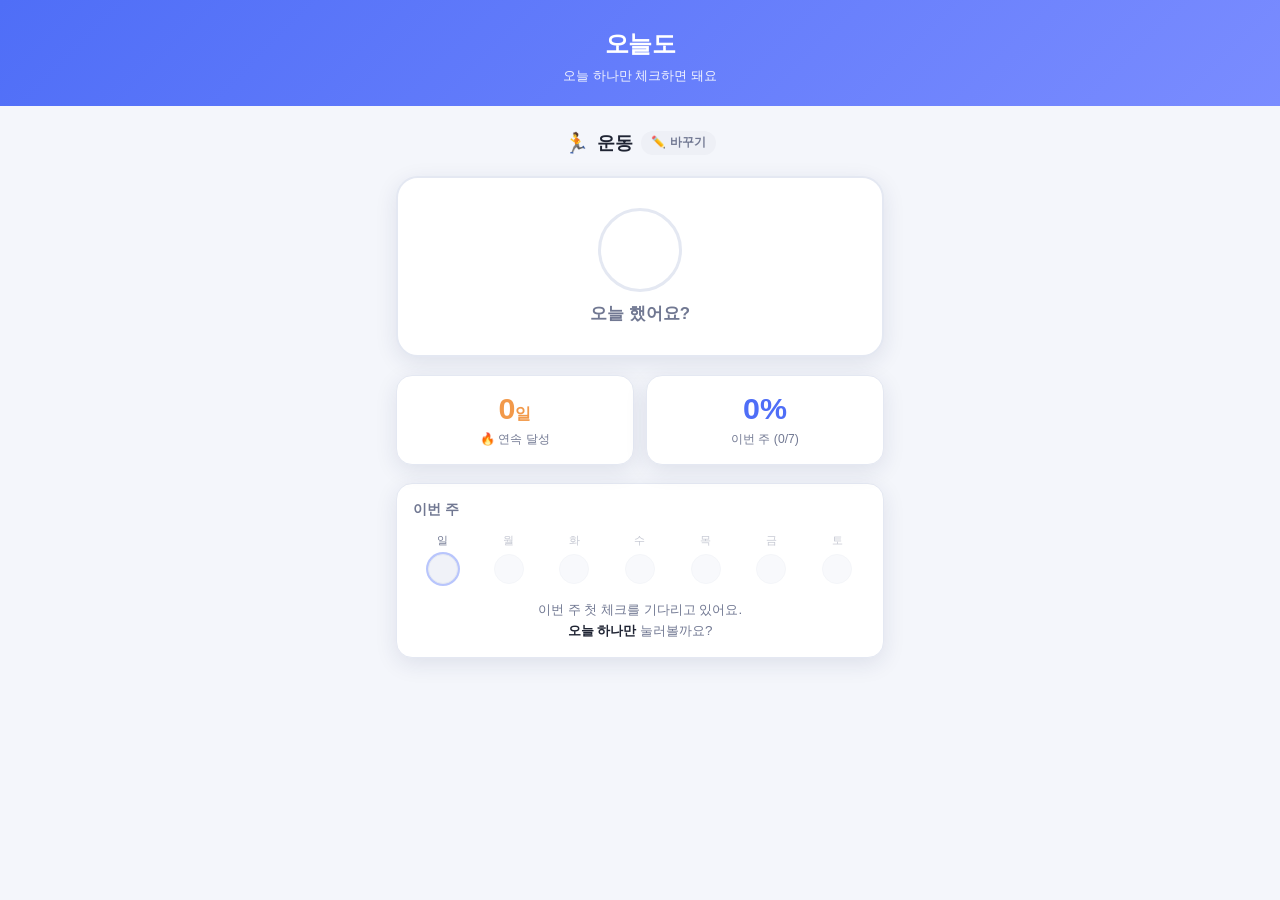
==== oneuldo.html @ caa63fc3 "'오늘도' Day1 강사 데모 레퍼런스 앱 추가 v2-day1 오버레이 PRD 구현: 단일 습관 + Must 3종(오늘 체크/Streak/주간 달성률). '하루 빠짐≠실패' 메시지" ====
<!DOCTYPE html>
<!--
  "오늘도" — Day 1 강사 데모 레퍼런스 (완성본)
  ──────────────────────────────────────────────────────────
  ▸ 이 앱은 v2-day1 오버레이의 PRD(앱 이름 "오늘도")를 그대로 구현한 결과물입니다.
  ▸ B1의 막연한 프롬프트("습관 트래커 앱 만들어줘") 결과와 대비해서 보여주세요.
  ▸ PRD Must 3종에만 집중 / "Won't: 멀티 습관"에 따라 단일 습관 설계.
       ① 오늘 체크 버튼   ② Streak 카운터   ③ 주간 달성률
  ▸ 빌드 도구 없음(정적 HTML + localStorage) — 더블클릭하면 바로 실행.
-->
<html lang="ko">
<head>
<meta charset="UTF-8" />
<meta name="viewport" content="width=device-width, initial-scale=1.0, maximum-scale=1.0, user-scalable=no" />
<title>오늘도</title>
<style>
  :root {
    --bg: #f4f6fb;
    --card: #ffffff;
    --primary: #4f6ef7;
    --primary-dark: #3b55d9;
    --text: #1f2433;
    --muted: #717892;
    --border: #e4e8f2;
    --done: #27ae60;
    --done-dark: #1e9b52;
    --fire: #f2994a;
    --shadow: 0 6px 22px rgba(33, 43, 84, 0.10);
  }
  * { box-sizing: border-box; -webkit-tap-highlight-color: transparent; }
  body {
    margin: 0;
    font-family: -apple-system, BlinkMacSystemFont, "Apple SD Gothic Neo",
      "Noto Sans KR", "Malgun Gothic", sans-serif;
    background: var(--bg); color: var(--text); line-height: 1.5;
    -webkit-font-smoothing: antialiased;
  }
  header {
    background: linear-gradient(135deg, var(--primary), #7a8cff);
    color: #fff; padding: 26px 18px 20px; text-align: center;
  }
  header .brand { font-size: 1.5rem; font-weight: 800; letter-spacing: -0.5px; }
  header .sub { margin-top: 4px; font-size: 0.84rem; opacity: 0.92; }

  .wrap { max-width: 520px; margin: 0 auto; padding: 18px 16px 40px; }

  /* 습관 이름 (단일 습관) */
  .habit-bar {
    display: flex; align-items: center; justify-content: center; gap: 8px;
    margin: 4px 0 18px; font-size: 1.1rem; font-weight: 700;
  }
  .habit-bar .emoji { font-size: 1.25rem; }
  .habit-bar .edit {
    border: none; background: #eef0f6; color: var(--muted);
    border-radius: 999px; padding: 4px 10px; font-size: 0.74rem; font-weight: 600; cursor: pointer;
  }

  /* ① 오늘 체크 버튼 — 화면의 주인공 (터치 한 번) */
  .check-btn {
    width: 100%; border: none; cursor: pointer;
    background: var(--card); border: 2px solid var(--border);
    border-radius: 22px; padding: 30px 20px; margin-bottom: 18px;
    box-shadow: var(--shadow);
    display: flex; flex-direction: column; align-items: center; gap: 10px;
    transition: transform 0.1s ease, background 0.15s ease;
  }
  .check-btn:active { transform: scale(0.97); }
  .check-btn .circle {
    width: 84px; height: 84px; border-radius: 50%;
    border: 3px solid var(--border);
    display: flex; align-items: center; justify-content: center;
    font-size: 2.4rem; color: var(--border);
    transition: all 0.18s ease;
  }
  .check-btn .label { font-size: 1.05rem; font-weight: 700; color: var(--muted); }
  /* 완료 상태 */
  .check-btn.done { background: var(--done); border-color: var(--done); }
  .check-btn.done .circle { border-color: #fff; color: #fff; }
  .check-btn.done .label { color: #fff; }

  /* ②③ 두 지표 카드 나란히 */
  .stats { display: flex; gap: 12px; margin-bottom: 18px; }
  .stat {
    flex: 1; background: var(--card); border: 1px solid var(--border);
    border-radius: 16px; padding: 16px 12px; text-align: center; box-shadow: var(--shadow);
  }
  .stat .big { font-size: 1.9rem; font-weight: 800; line-height: 1.1; }
  .stat.streak .big { color: var(--fire); }
  .stat.rate .big { color: var(--primary); }
  .stat .cap { margin-top: 4px; font-size: 0.76rem; color: var(--muted); }

  /* ③ 이번 주 7일 점 표시 */
  .week {
    background: var(--card); border: 1px solid var(--border);
    border-radius: 16px; padding: 16px; box-shadow: var(--shadow);
  }
  .week h3 { margin: 0 0 12px; font-size: 0.86rem; color: var(--muted); font-weight: 600; }
  .week-grid { display: grid; grid-template-columns: repeat(7, 1fr); gap: 6px; }
  .day { text-align: center; }
  .day .wd { font-size: 0.68rem; color: var(--muted); margin-bottom: 5px; }
  .day .dot {
    width: 30px; height: 30px; margin: 0 auto; border-radius: 50%;
    background: #f0f2f8; border: 1.5px solid var(--border);
    display: flex; align-items: center; justify-content: center;
    font-size: 0.8rem; color: transparent;
  }
  .day.done .dot { background: var(--done); border-color: var(--done); color: #fff; }
  .day.today .dot { box-shadow: 0 0 0 2px rgba(79,110,247,0.4); }
  .day.future .wd, .day.future .dot { opacity: 0.4; }

  /* "하루 빠짐 ≠ 실패" 격려 메시지 (PRD 기대효과 반영) */
  .encourage {
    margin-top: 16px; text-align: center; font-size: 0.84rem;
    color: var(--muted); line-height: 1.55;
  }
  .encourage b { color: var(--text); }

  /* 이름 편집 모달 */
  .modal-bg { display: none; position: fixed; inset: 0; background: rgba(20,24,40,0.5); align-items: flex-end; justify-content: center; }
  .modal-bg.show { display: flex; }
  .modal { background: var(--card); width: 100%; max-width: 520px; border-radius: 18px 18px 0 0; padding: 20px 18px calc(20px + env(safe-area-inset-bottom)); }
  .modal h2 { margin: 0 0 14px; font-size: 1.1rem; }
  .modal label { display: block; font-size: 0.8rem; font-weight: 600; color: var(--muted); margin: 10px 0 6px; }
  .modal input { width: 100%; padding: 11px 12px; border: 1px solid var(--border); border-radius: 10px; font-size: 0.95rem; background: #fbfcff; }
  .modal input:focus { outline: none; border-color: var(--primary); background: #fff; }
  .emoji-pick { display: flex; flex-wrap: wrap; gap: 6px; }
  .emoji-pick button { width: 40px; height: 40px; font-size: 1.15rem; border: 1.5px solid var(--border); background: var(--card); border-radius: 10px; cursor: pointer; }
  .emoji-pick button.on { border-color: var(--primary); background: #eef1ff; }
  .modal-actions { display: flex; gap: 10px; margin-top: 16px; }
  .modal-actions button { flex: 1; padding: 13px; border: none; border-radius: 11px; font-weight: 700; font-size: 0.95rem; cursor: pointer; }
  .btn-primary { background: var(--primary); color: #fff; }
  .btn-ghost { background: #eef0f6; color: var(--muted); }
</style>
</head>
<body>
  <header>
    <div class="brand">오늘도</div>
    <div class="sub">오늘 하나만 체크하면 돼요</div>
  </header>

  <main class="wrap">
    <div class="habit-bar">
      <span class="emoji" id="habitEmoji">🏃</span>
      <span id="habitName">운동</span>
      <button class="edit" id="editBtn">✏️ 바꾸기</button>
    </div>

    <!-- ① 오늘 체크 버튼 -->
    <button class="check-btn" id="checkBtn">
      <span class="circle" id="checkCircle">✓</span>
      <span class="label" id="checkLabel">오늘 했어요?</span>
    </button>

    <!-- ② Streak / ③ 주간 달성률 -->
    <div class="stats">
      <div class="stat streak">
        <div class="big"><span id="streakNum">0</span><span style="font-size:1rem">일</span></div>
        <div class="cap">🔥 연속 달성</div>
      </div>
      <div class="stat rate">
        <div class="big" id="rateNum">0%</div>
        <div class="cap">이번 주 (<span id="rateFrac">0/7</span>)</div>
      </div>
    </div>

    <!-- ③ 이번 주 7일 -->
    <div class="week">
      <h3>이번 주</h3>
      <div class="week-grid" id="weekGrid"></div>
      <div class="encourage" id="encourage"></div>
    </div>
  </main>

  <!-- 습관 이름/이모지 편집 -->
  <div class="modal-bg" id="modal">
    <div class="modal">
      <h2>습관 바꾸기</h2>
      <label>아이콘</label>
      <div class="emoji-pick" id="emojiPick"></div>
      <label for="nameInput">습관 이름</label>
      <input type="text" id="nameInput" maxlength="20" placeholder="예: 운동, 공부, 물 마시기" />
      <div class="modal-actions">
        <button class="btn-ghost" id="cancelBtn">취소</button>
        <button class="btn-primary" id="saveBtn">저장</button>
      </div>
    </div>
  </div>

<script>
  /* ───────── 데이터 (단일 습관) ─────────
     state = { name, emoji, done: { "YYYY-MM-DD": true } } */
  const STORAGE_KEY = "oneuldo_v1";
  const EMOJIS = ["🏃","📖","💧","🧘","💪","🥗","😴","✍️","🦷","🚭"];
  const WDAY = ["일","월","화","수","목","금","토"];

  let state = load();
  let pickedEmoji = state.emoji;

  function load() {
    try {
      const s = JSON.parse(localStorage.getItem(STORAGE_KEY));
      if (s && s.done) return s;
    } catch (e) {}
    return { name: "운동", emoji: "🏃", done: {} }; // 첫 실행 기본값
  }
  function save() { localStorage.setItem(STORAGE_KEY, JSON.stringify(state)); }

  function toKey(d) {
    return d.getFullYear() + "-" +
      String(d.getMonth() + 1).padStart(2, "0") + "-" +
      String(d.getDate()).padStart(2, "0");
  }
  const todayKey = toKey(new Date());

  // 이번 주(일~토) 7일의 Date 배열
  function thisWeek() {
    const now = new Date();
    const sunday = new Date(now);
    sunday.setDate(now.getDate() - now.getDay()); // 이번 주 일요일로 이동
    const days = [];
    for (let i = 0; i < 7; i++) {
      const d = new Date(sunday);
      d.setDate(sunday.getDate() + i);
      days.push(d);
    }
    return days;
  }

  // ② Streak: 오늘(미체크면 어제)부터 거꾸로 연속 체크 일수
  function streak() {
    let n = 0;
    const d = new Date();
    if (!state.done[toKey(d)]) d.setDate(d.getDate() - 1);
    while (state.done[toKey(d)]) { n++; d.setDate(d.getDate() - 1); }
    return n;
  }

  // ─── 화면 그리기 ───
  const checkBtn = document.getElementById("checkBtn");
  const weekGrid = document.getElementById("weekGrid");

  function render() {
    // 습관 이름/아이콘
    document.getElementById("habitEmoji").textContent = state.emoji;
    document.getElementById("habitName").textContent = state.name;

    // ① 오늘 체크 상태
    const doneToday = !!state.done[todayKey];
    checkBtn.classList.toggle("done", doneToday);
    document.getElementById("checkCircle").textContent = doneToday ? "✓" : "";
    document.getElementById("checkLabel").textContent = doneToday ? "오늘 완료! 잘했어요 🎉" : "오늘 했어요?";

    // ② Streak
    document.getElementById("streakNum").textContent = streak();

    // ③ 주간 달성률 + 7일 점
    const days = thisWeek();
    let doneCount = 0;
    weekGrid.innerHTML = "";
    days.forEach(d => {
      const key = toKey(d);
      const isDone = !!state.done[key];
      const isToday = key === todayKey;
      const isFuture = d > new Date() && !isToday;
      if (isDone) doneCount++;
      const el = document.createElement("div");
      el.className = "day" + (isDone ? " done" : "") + (isToday ? " today" : "") + (isFuture ? " future" : "");
      el.innerHTML = `<div class="wd">${WDAY[d.getDay()]}</div><div class="dot">✓</div>`;
      weekGrid.appendChild(el);
    });
    const pct = Math.round((doneCount / 7) * 100);
    document.getElementById("rateNum").textContent = pct + "%";
    document.getElementById("rateFrac").textContent = doneCount + "/7";

    // "하루 빠짐 ≠ 실패" 메시지 (PRD 기대효과)
    const enc = document.getElementById("encourage");
    if (doneCount === 0) {
      enc.innerHTML = "이번 주 첫 체크를 기다리고 있어요.<br><b>오늘 하나만</b> 눌러볼까요?";
    } else if (doneCount >= 5) {
      enc.innerHTML = `이번 주 <b>${doneCount}일</b> 달성! 완벽하지 않아도 충분히 잘하고 있어요. 💪`;
    } else {
      enc.innerHTML = `이번 주 <b>${doneCount}/7</b>. 하루 빠져도 실패가 아니에요 —<br>이번 주 달성률로 보면 <b>여전히 성공 중</b>이에요.`;
    }
  }

  // ① 체크 버튼 토글
  checkBtn.addEventListener("click", () => {
    if (state.done[todayKey]) delete state.done[todayKey];
    else state.done[todayKey] = true;
    save();
    render();
  });

  // ─── 이름/아이콘 편집 모달 ───
  const modal = document.getElementById("modal");
  const nameInput = document.getElementById("nameInput");
  const emojiPick = document.getElementById("emojiPick");

  EMOJIS.forEach(e => {
    const b = document.createElement("button");
    b.textContent = e; b.dataset.e = e;
    b.addEventListener("click", () => pickEmoji(e));
    emojiPick.appendChild(b);
  });
  function pickEmoji(e) {
    pickedEmoji = e;
    emojiPick.querySelectorAll("button").forEach(b => b.classList.toggle("on", b.dataset.e === e));
  }

  document.getElementById("editBtn").addEventListener("click", () => {
    pickedEmoji = state.emoji;
    pickEmoji(state.emoji);
    nameInput.value = state.name;
    modal.classList.add("show");
    nameInput.focus();
  });
  document.getElementById("cancelBtn").addEventListener("click", () => modal.classList.remove("show"));
  modal.addEventListener("click", e => { if (e.target === modal) modal.classList.remove("show"); });
  document.getElementById("saveBtn").addEventListener("click", () => {
    const name = nameInput.value.trim();
    if (!name) { nameInput.focus(); return; }
    state.name = name;
    state.emoji = pickedEmoji;
    save();
    modal.classList.remove("show");
    render();
  });

  render();
</script>
</body>
</html>
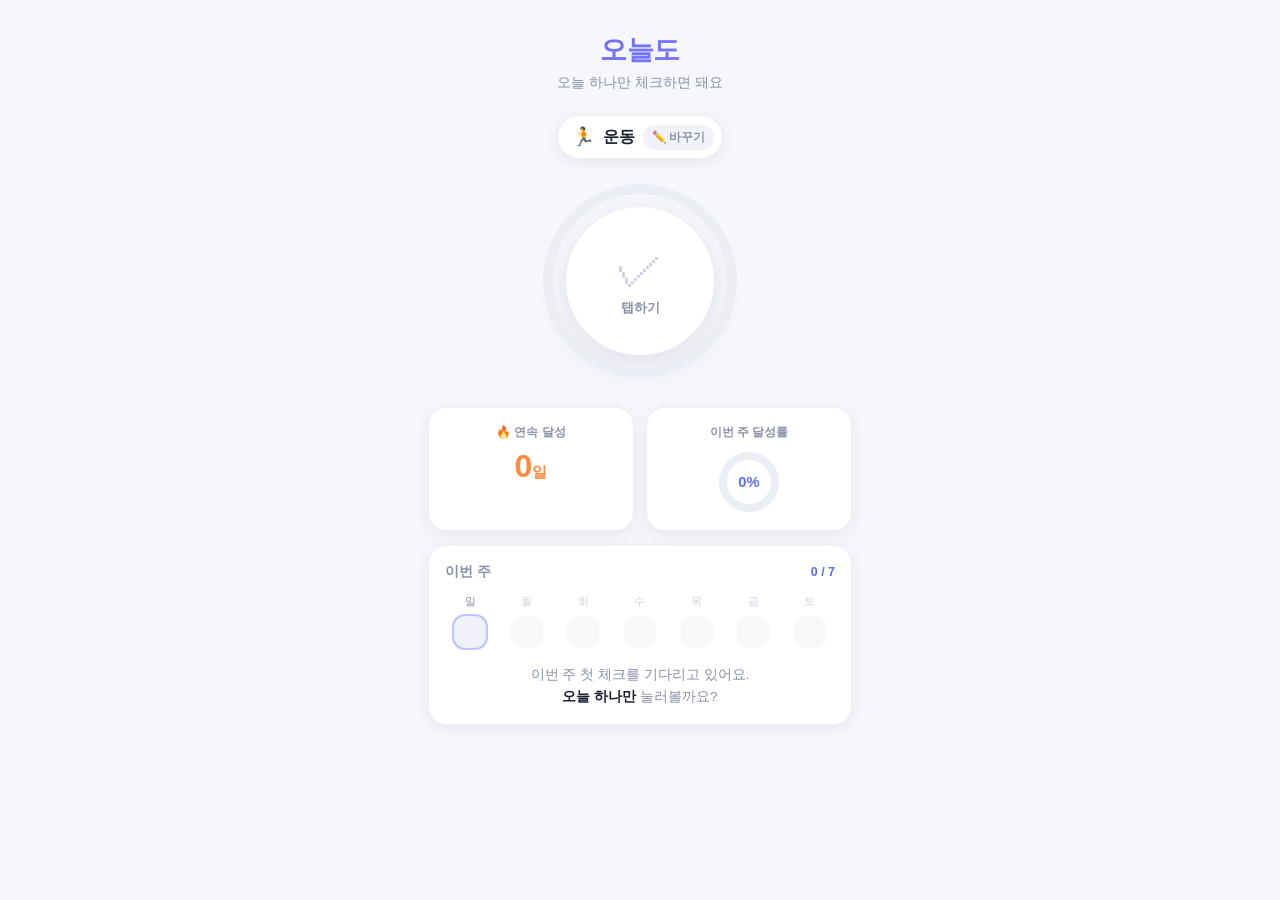
==== commit b69d2d51: "데모2 '오늘도' 세련되게 리디자인 진행 링(히어로/주간), 체크 완료 pop+반짝임 애니메이션, 그라데이션·여백· 타이포 정돈. 같은 3기능 유지하되 '집중=세련'으로 인상 강화" ====
--- a/oneuldo.html
+++ b/oneuldo.html
@@ -1,12 +1,12 @@
 <!DOCTYPE html>
 <!--
-  "오늘도" — Day 1 강사 데모 레퍼런스 (완성본)
+  "오늘도" — Day 1 강사 데모 레퍼런스 (완성본 · 세련 버전)
   ──────────────────────────────────────────────────────────
-  ▸ 이 앱은 v2-day1 오버레이의 PRD(앱 이름 "오늘도")를 그대로 구현한 결과물입니다.
-  ▸ B1의 막연한 프롬프트("습관 트래커 앱 만들어줘") 결과와 대비해서 보여주세요.
-  ▸ PRD Must 3종에만 집중 / "Won't: 멀티 습관"에 따라 단일 습관 설계.
-       ① 오늘 체크 버튼   ② Streak 카운터   ③ 주간 달성률
-  ▸ 빌드 도구 없음(정적 HTML + localStorage) — 더블클릭하면 바로 실행.
+  ▸ v2-day1 오버레이 PRD("오늘도") 구현. B1 막연한 결과(데모1)와 대비용.
+  ▸ PRD Must 3종에만 집중 / 단일 습관:
+       ① 오늘 체크 버튼   ② Streak 카운터   ③ 주간 달성률(진행 링)
+  ▸ "집중 = 허전"이 아니라 "집중 = 세련"이 되도록 마이크로 인터랙션·진행 링 추가.
+  ▸ 빌드 도구 없음(정적 HTML + localStorage). 실제로 동작하고 저장됨(데모1과 결정적 차이).
 -->
 <html lang="ko">
 <head>
@@ -15,180 +15,211 @@
 <title>오늘도</title>
 <style>
   :root {
-    --bg: #f4f6fb;
+    --bg: #f6f7fc;
     --card: #ffffff;
-    --primary: #4f6ef7;
-    --primary-dark: #3b55d9;
-    --text: #1f2433;
-    --muted: #717892;
-    --border: #e4e8f2;
-    --done: #27ae60;
-    --done-dark: #1e9b52;
-    --fire: #f2994a;
-    --shadow: 0 6px 22px rgba(33, 43, 84, 0.10);
+    --ink: #1b2030;
+    --muted: #8a90a6;
+    --line: #eceef6;
+    --primary: #5b6ef5;
+    --primary-2: #8b7bff;
+    --done: #1fbf75;
+    --done-2: #19a866;
+    --fire: #ff8a3d;
+    --shadow: 0 10px 30px rgba(40, 48, 90, 0.10);
+    --shadow-sm: 0 4px 14px rgba(40, 48, 90, 0.07);
   }
   * { box-sizing: border-box; -webkit-tap-highlight-color: transparent; }
   body {
-    margin: 0;
-    font-family: -apple-system, BlinkMacSystemFont, "Apple SD Gothic Neo",
-      "Noto Sans KR", "Malgun Gothic", sans-serif;
-    background: var(--bg); color: var(--text); line-height: 1.5;
-    -webkit-font-smoothing: antialiased;
-  }
-  header {
-    background: linear-gradient(135deg, var(--primary), #7a8cff);
-    color: #fff; padding: 26px 18px 20px; text-align: center;
-  }
-  header .brand { font-size: 1.5rem; font-weight: 800; letter-spacing: -0.5px; }
-  header .sub { margin-top: 4px; font-size: 0.84rem; opacity: 0.92; }
-
-  .wrap { max-width: 520px; margin: 0 auto; padding: 18px 16px 40px; }
-
-  /* 습관 이름 (단일 습관) */
-  .habit-bar {
-    display: flex; align-items: center; justify-content: center; gap: 8px;
-    margin: 4px 0 18px; font-size: 1.1rem; font-weight: 700;
-  }
-  .habit-bar .emoji { font-size: 1.25rem; }
-  .habit-bar .edit {
-    border: none; background: #eef0f6; color: var(--muted);
-    border-radius: 999px; padding: 4px 10px; font-size: 0.74rem; font-weight: 600; cursor: pointer;
-  }
-
-  /* ① 오늘 체크 버튼 — 화면의 주인공 (터치 한 번) */
-  .check-btn {
-    width: 100%; border: none; cursor: pointer;
-    background: var(--card); border: 2px solid var(--border);
-    border-radius: 22px; padding: 30px 20px; margin-bottom: 18px;
+    margin: 0; background: var(--bg); color: var(--ink);
+    font-family: -apple-system, BlinkMacSystemFont, "Apple SD Gothic Neo", "Noto Sans KR", "Malgun Gothic", sans-serif;
+    line-height: 1.5; -webkit-font-smoothing: antialiased;
+  }
+  .app { max-width: 460px; margin: 0 auto; min-height: 100vh; padding: 0 18px 40px; }
+
+  header { text-align: center; padding: 30px 0 6px; }
+  .brand {
+    font-size: 1.7rem; font-weight: 800; letter-spacing: -0.6px;
+    background: linear-gradient(120deg, var(--primary), var(--primary-2));
+    -webkit-background-clip: text; background-clip: text; color: transparent;
+  }
+  .brand-sub { margin-top: 2px; font-size: 0.86rem; color: var(--muted); }
+
+  /* 습관 칩 */
+  .habit-chip {
+    display: inline-flex; align-items: center; gap: 8px;
+    margin: 16px auto 0; padding: 7px 8px 7px 14px;
+    background: var(--card); border: 1px solid var(--line); border-radius: 999px;
+    box-shadow: var(--shadow-sm); cursor: pointer;
+    font-weight: 700; font-size: 1rem;
+  }
+  .habit-chip .emoji { font-size: 1.15rem; }
+  .habit-chip .pen { font-size: 0.72rem; color: var(--muted); background: #f1f2f9; border-radius: 999px; padding: 4px 9px; font-weight: 600; }
+
+  .center { text-align: center; }
+
+  /* ① 오늘 체크 — 히어로 */
+  .hero {
+    position: relative; margin: 22px auto 0; width: 200px; height: 200px;
+    display: flex; align-items: center; justify-content: center; cursor: pointer;
+    user-select: none;
+  }
+  .hero .ring-bg, .hero .ring-fg { fill: none; stroke-width: 10; }
+  .hero .ring-bg { stroke: var(--line); }
+  .hero svg { position: absolute; inset: 0; transform: rotate(-90deg); }
+  .hero .core {
+    width: 150px; height: 150px; border-radius: 50%;
+    background: var(--card); border: 1px solid var(--line);
     box-shadow: var(--shadow);
-    display: flex; flex-direction: column; align-items: center; gap: 10px;
-    transition: transform 0.1s ease, background 0.15s ease;
-  }
-  .check-btn:active { transform: scale(0.97); }
-  .check-btn .circle {
-    width: 84px; height: 84px; border-radius: 50%;
-    border: 3px solid var(--border);
-    display: flex; align-items: center; justify-content: center;
-    font-size: 2.4rem; color: var(--border);
-    transition: all 0.18s ease;
-  }
-  .check-btn .label { font-size: 1.05rem; font-weight: 700; color: var(--muted); }
+    display: flex; flex-direction: column; align-items: center; justify-content: center; gap: 6px;
+    transition: transform .15s ease, background .25s ease, box-shadow .25s ease;
+  }
+  .hero .mark { font-size: 3rem; line-height: 1; color: #cfd3e4; transition: color .2s ease, transform .2s ease; }
+  .hero .hint { font-size: 0.82rem; font-weight: 700; color: var(--muted); }
+  .hero:active .core { transform: scale(0.95); }
   /* 완료 상태 */
-  .check-btn.done { background: var(--done); border-color: var(--done); }
-  .check-btn.done .circle { border-color: #fff; color: #fff; }
-  .check-btn.done .label { color: #fff; }
-
-  /* ②③ 두 지표 카드 나란히 */
-  .stats { display: flex; gap: 12px; margin-bottom: 18px; }
-  .stat {
-    flex: 1; background: var(--card); border: 1px solid var(--border);
-    border-radius: 16px; padding: 16px 12px; text-align: center; box-shadow: var(--shadow);
-  }
-  .stat .big { font-size: 1.9rem; font-weight: 800; line-height: 1.1; }
-  .stat.streak .big { color: var(--fire); }
-  .stat.rate .big { color: var(--primary); }
-  .stat .cap { margin-top: 4px; font-size: 0.76rem; color: var(--muted); }
-
-  /* ③ 이번 주 7일 점 표시 */
-  .week {
-    background: var(--card); border: 1px solid var(--border);
-    border-radius: 16px; padding: 16px; box-shadow: var(--shadow);
-  }
-  .week h3 { margin: 0 0 12px; font-size: 0.86rem; color: var(--muted); font-weight: 600; }
+  .hero.done .core { background: linear-gradient(135deg, var(--done), var(--done-2)); border-color: transparent; box-shadow: 0 14px 30px rgba(31,191,117,0.35); }
+  .hero.done .mark { color: #fff; }
+  .hero.done .hint { color: rgba(255,255,255,0.95); }
+  .hero.pop .core { animation: pop .4s ease; }
+  @keyframes pop { 0%{transform:scale(1)} 35%{transform:scale(1.09)} 100%{transform:scale(1)} }
+
+  /* 반짝임 */
+  .spark { position: absolute; width: 8px; height: 8px; border-radius: 50%; background: var(--done); opacity: 0; pointer-events: none; }
+  .hero.pop .spark { animation: spark .6s ease-out forwards; }
+  @keyframes spark { 0%{opacity:1; transform: translate(0,0) scale(1)} 100%{opacity:0; transform: translate(var(--dx), var(--dy)) scale(0.3)} }
+
+  /* ②③ 지표 두 칸 */
+  .stats { display: flex; gap: 12px; margin-top: 26px; }
+  .tile { flex: 1; background: var(--card); border: 1px solid var(--line); border-radius: 18px; padding: 16px 14px; box-shadow: var(--shadow-sm); text-align: center; }
+  .tile .k { font-size: 0.74rem; color: var(--muted); font-weight: 600; margin-bottom: 8px; }
+  .tile.streak .v { font-size: 2rem; font-weight: 800; color: var(--fire); line-height: 1; }
+  .tile.streak .v small { font-size: 0.95rem; font-weight: 700; }
+  .tile .flame { font-size: 1rem; }
+
+  /* 주간 미니 링 */
+  .miniring { position: relative; width: 64px; height: 64px; margin: 0 auto; }
+  .miniring svg { transform: rotate(-90deg); }
+  .miniring .bg { fill:none; stroke: var(--line); stroke-width: 8; }
+  .miniring .fg { fill:none; stroke: var(--primary); stroke-width: 8; stroke-linecap: round; transition: stroke-dashoffset .5s ease; }
+  .miniring .pct { position: absolute; inset: 0; display: flex; align-items: center; justify-content: center; font-size: 0.92rem; font-weight: 800; color: var(--primary); }
+
+  /* 이번 주 7일 */
+  .week { margin-top: 14px; background: var(--card); border: 1px solid var(--line); border-radius: 18px; padding: 16px; box-shadow: var(--shadow-sm); }
+  .week-top { display: flex; align-items: center; justify-content: space-between; margin-bottom: 12px; }
+  .week-top h3 { margin: 0; font-size: 0.86rem; color: var(--muted); font-weight: 700; }
+  .week-top .frac { font-size: 0.78rem; color: var(--primary); font-weight: 700; }
   .week-grid { display: grid; grid-template-columns: repeat(7, 1fr); gap: 6px; }
   .day { text-align: center; }
-  .day .wd { font-size: 0.68rem; color: var(--muted); margin-bottom: 5px; }
+  .day .wd { font-size: 0.66rem; color: var(--muted); margin-bottom: 6px; }
   .day .dot {
-    width: 30px; height: 30px; margin: 0 auto; border-radius: 50%;
-    background: #f0f2f8; border: 1.5px solid var(--border);
-    display: flex; align-items: center; justify-content: center;
-    font-size: 0.8rem; color: transparent;
-  }
-  .day.done .dot { background: var(--done); border-color: var(--done); color: #fff; }
-  .day.today .dot { box-shadow: 0 0 0 2px rgba(79,110,247,0.4); }
+    width: 32px; height: 32px; margin: 0 auto; border-radius: 11px;
+    background: #f1f2f9; border: 1.5px solid var(--line);
+    display: flex; align-items: center; justify-content: center; font-size: 0.82rem; color: transparent;
+    transition: transform .12s ease;
+  }
+  .day.done .dot { background: linear-gradient(135deg, var(--done), var(--done-2)); border-color: transparent; color: #fff; }
+  .day.today .dot { box-shadow: 0 0 0 2px rgba(91,110,245,0.4); }
   .day.future .wd, .day.future .dot { opacity: 0.4; }
 
-  /* "하루 빠짐 ≠ 실패" 격려 메시지 (PRD 기대효과 반영) */
-  .encourage {
-    margin-top: 16px; text-align: center; font-size: 0.84rem;
-    color: var(--muted); line-height: 1.55;
-  }
-  .encourage b { color: var(--text); }
-
-  /* 이름 편집 모달 */
-  .modal-bg { display: none; position: fixed; inset: 0; background: rgba(20,24,40,0.5); align-items: flex-end; justify-content: center; }
-  .modal-bg.show { display: flex; }
-  .modal { background: var(--card); width: 100%; max-width: 520px; border-radius: 18px 18px 0 0; padding: 20px 18px calc(20px + env(safe-area-inset-bottom)); }
-  .modal h2 { margin: 0 0 14px; font-size: 1.1rem; }
-  .modal label { display: block; font-size: 0.8rem; font-weight: 600; color: var(--muted); margin: 10px 0 6px; }
-  .modal input { width: 100%; padding: 11px 12px; border: 1px solid var(--border); border-radius: 10px; font-size: 0.95rem; background: #fbfcff; }
-  .modal input:focus { outline: none; border-color: var(--primary); background: #fff; }
-  .emoji-pick { display: flex; flex-wrap: wrap; gap: 6px; }
-  .emoji-pick button { width: 40px; height: 40px; font-size: 1.15rem; border: 1.5px solid var(--border); background: var(--card); border-radius: 10px; cursor: pointer; }
-  .emoji-pick button.on { border-color: var(--primary); background: #eef1ff; }
-  .modal-actions { display: flex; gap: 10px; margin-top: 16px; }
-  .modal-actions button { flex: 1; padding: 13px; border: none; border-radius: 11px; font-weight: 700; font-size: 0.95rem; cursor: pointer; }
-  .btn-primary { background: var(--primary); color: #fff; }
-  .btn-ghost { background: #eef0f6; color: var(--muted); }
+  .encourage { margin-top: 16px; text-align: center; font-size: 0.85rem; color: var(--muted); line-height: 1.6; }
+  .encourage b { color: var(--ink); }
+
+  /* 편집 모달 */
+  .modal-bg { display:none; position:fixed; inset:0; background:rgba(20,24,40,0.5); align-items:flex-end; justify-content:center; z-index:20; }
+  .modal-bg.show { display:flex; }
+  .modal { background:var(--card); width:100%; max-width:460px; border-radius:22px 22px 0 0; padding:22px 18px calc(22px + env(safe-area-inset-bottom)); animation: up .22s ease; }
+  @keyframes up { from{transform:translateY(40px);opacity:.6} to{transform:translateY(0);opacity:1} }
+  .modal h2 { margin:0 0 14px; font-size:1.1rem; }
+  .modal label { display:block; font-size:0.8rem; font-weight:700; color:var(--muted); margin:10px 0 8px; }
+  .modal input { width:100%; padding:12px 13px; border:1px solid var(--line); border-radius:12px; font-size:0.95rem; background:#fafbff; }
+  .modal input:focus { outline:none; border-color:var(--primary); background:#fff; }
+  .emoji-pick { display:flex; flex-wrap:wrap; gap:7px; }
+  .emoji-pick button { width:42px; height:42px; font-size:1.15rem; border:1.5px solid var(--line); background:var(--card); border-radius:12px; cursor:pointer; }
+  .emoji-pick button.on { border-color:var(--primary); background:#eef0ff; }
+  .modal-actions { display:flex; gap:10px; margin-top:18px; }
+  .modal-actions button { flex:1; padding:14px; border:none; border-radius:13px; font-weight:800; font-size:0.95rem; cursor:pointer; }
+  .btn-primary { background:linear-gradient(120deg,var(--primary),var(--primary-2)); color:#fff; }
+  .btn-ghost { background:#eef0f6; color:var(--muted); }
 </style>
 </head>
 <body>
+<div class="app">
   <header>
     <div class="brand">오늘도</div>
-    <div class="sub">오늘 하나만 체크하면 돼요</div>
+    <div class="brand-sub">오늘 하나만 체크하면 돼요</div>
   </header>
 
-  <main class="wrap">
-    <div class="habit-bar">
+  <div class="center">
+    <div class="habit-chip" id="editBtn">
       <span class="emoji" id="habitEmoji">🏃</span>
       <span id="habitName">운동</span>
-      <button class="edit" id="editBtn">✏️ 바꾸기</button>
-    </div>
-
-    <!-- ① 오늘 체크 버튼 -->
-    <button class="check-btn" id="checkBtn">
-      <span class="circle" id="checkCircle">✓</span>
-      <span class="label" id="checkLabel">오늘 했어요?</span>
-    </button>
-
-    <!-- ② Streak / ③ 주간 달성률 -->
-    <div class="stats">
-      <div class="stat streak">
-        <div class="big"><span id="streakNum">0</span><span style="font-size:1rem">일</span></div>
-        <div class="cap">🔥 연속 달성</div>
+      <span class="pen">✏️ 바꾸기</span>
+    </div>
+  </div>
+
+  <!-- ① 오늘 체크 (히어로 + 진행 링) -->
+  <div class="hero" id="hero">
+    <svg viewBox="0 0 200 200" width="200" height="200">
+      <circle class="ring-bg" cx="100" cy="100" r="92"></circle>
+      <circle class="ring-fg" id="heroRing" cx="100" cy="100" r="92"
+              stroke="url(#g1)" stroke-linecap="round"></circle>
+      <defs>
+        <linearGradient id="g1" x1="0" y1="0" x2="1" y2="1">
+          <stop offset="0" stop-color="#1fbf75"/><stop offset="1" stop-color="#19a866"/>
+        </linearGradient>
+      </defs>
+    </svg>
+    <div class="core">
+      <span class="mark" id="heroMark">✓</span>
+      <span class="hint" id="heroHint">탭하기</span>
+    </div>
+  </div>
+
+  <!-- ② Streak / ③ 주간율 링 -->
+  <div class="stats">
+    <div class="tile streak">
+      <div class="k">🔥 연속 달성</div>
+      <div class="v"><span id="streakNum">0</span><small>일</small></div>
+    </div>
+    <div class="tile">
+      <div class="k">이번 주 달성률</div>
+      <div class="miniring">
+        <svg viewBox="0 0 64 64" width="64" height="64">
+          <circle class="bg" cx="32" cy="32" r="26"></circle>
+          <circle class="fg" id="weekRing" cx="32" cy="32" r="26"></circle>
+        </svg>
+        <div class="pct" id="rateNum">0%</div>
       </div>
-      <div class="stat rate">
-        <div class="big" id="rateNum">0%</div>
-        <div class="cap">이번 주 (<span id="rateFrac">0/7</span>)</div>
-      </div>
-    </div>
-
-    <!-- ③ 이번 주 7일 -->
-    <div class="week">
+    </div>
+  </div>
+
+  <!-- 이번 주 7일 -->
+  <div class="week">
+    <div class="week-top">
       <h3>이번 주</h3>
-      <div class="week-grid" id="weekGrid"></div>
-      <div class="encourage" id="encourage"></div>
-    </div>
-  </main>
-
-  <!-- 습관 이름/이모지 편집 -->
-  <div class="modal-bg" id="modal">
-    <div class="modal">
-      <h2>습관 바꾸기</h2>
-      <label>아이콘</label>
-      <div class="emoji-pick" id="emojiPick"></div>
-      <label for="nameInput">습관 이름</label>
-      <input type="text" id="nameInput" maxlength="20" placeholder="예: 운동, 공부, 물 마시기" />
-      <div class="modal-actions">
-        <button class="btn-ghost" id="cancelBtn">취소</button>
-        <button class="btn-primary" id="saveBtn">저장</button>
-      </div>
-    </div>
-  </div>
+      <span class="frac" id="rateFrac">0 / 7</span>
+    </div>
+    <div class="week-grid" id="weekGrid"></div>
+    <div class="encourage" id="encourage"></div>
+  </div>
+</div>
+
+<!-- 편집 -->
+<div class="modal-bg" id="modal">
+  <div class="modal">
+    <h2>습관 바꾸기</h2>
+    <label>아이콘</label>
+    <div class="emoji-pick" id="emojiPick"></div>
+    <label for="nameInput">습관 이름</label>
+    <input type="text" id="nameInput" maxlength="20" placeholder="예: 운동, 공부, 물 마시기" />
+    <div class="modal-actions">
+      <button class="btn-ghost" id="cancelBtn">취소</button>
+      <button class="btn-primary" id="saveBtn">저장</button>
+    </div>
+  </div>
+</div>
 
 <script>
-  /* ───────── 데이터 (단일 습관) ─────────
-     state = { name, emoji, done: { "YYYY-MM-DD": true } } */
   const STORAGE_KEY = "oneuldo_v1";
   const EMOJIS = ["🏃","📖","💧","🧘","💪","🥗","😴","✍️","🦷","🚭"];
   const WDAY = ["일","월","화","수","목","금","토"];
@@ -197,134 +228,104 @@
   let pickedEmoji = state.emoji;
 
   function load() {
-    try {
-      const s = JSON.parse(localStorage.getItem(STORAGE_KEY));
-      if (s && s.done) return s;
-    } catch (e) {}
-    return { name: "운동", emoji: "🏃", done: {} }; // 첫 실행 기본값
+    try { const s = JSON.parse(localStorage.getItem(STORAGE_KEY)); if (s && s.done) return s; } catch (e) {}
+    return { name: "운동", emoji: "🏃", done: {} };
   }
   function save() { localStorage.setItem(STORAGE_KEY, JSON.stringify(state)); }
-
-  function toKey(d) {
-    return d.getFullYear() + "-" +
-      String(d.getMonth() + 1).padStart(2, "0") + "-" +
-      String(d.getDate()).padStart(2, "0");
-  }
+  function toKey(d){ return d.getFullYear()+"-"+String(d.getMonth()+1).padStart(2,"0")+"-"+String(d.getDate()).padStart(2,"0"); }
   const todayKey = toKey(new Date());
 
-  // 이번 주(일~토) 7일의 Date 배열
-  function thisWeek() {
-    const now = new Date();
-    const sunday = new Date(now);
-    sunday.setDate(now.getDate() - now.getDay()); // 이번 주 일요일로 이동
-    const days = [];
-    for (let i = 0; i < 7; i++) {
-      const d = new Date(sunday);
-      d.setDate(sunday.getDate() + i);
-      days.push(d);
-    }
-    return days;
-  }
-
-  // ② Streak: 오늘(미체크면 어제)부터 거꾸로 연속 체크 일수
-  function streak() {
-    let n = 0;
-    const d = new Date();
-    if (!state.done[toKey(d)]) d.setDate(d.getDate() - 1);
-    while (state.done[toKey(d)]) { n++; d.setDate(d.getDate() - 1); }
-    return n;
-  }
-
-  // ─── 화면 그리기 ───
-  const checkBtn = document.getElementById("checkBtn");
+  function thisWeek(){
+    const now = new Date(); const sun = new Date(now); sun.setDate(now.getDate()-now.getDay());
+    const a = []; for (let i=0;i<7;i++){ const d = new Date(sun); d.setDate(sun.getDate()+i); a.push(d); } return a;
+  }
+  function streak(){
+    let n=0; const d=new Date();
+    if(!state.done[toKey(d)]) d.setDate(d.getDate()-1);
+    while(state.done[toKey(d)]){ n++; d.setDate(d.getDate()-1); } return n;
+  }
+
+  const hero = document.getElementById("hero");
+  const heroRing = document.getElementById("heroRing");
+  const weekRing = document.getElementById("weekRing");
   const weekGrid = document.getElementById("weekGrid");
-
-  function render() {
-    // 습관 이름/아이콘
+  const HERO_C = 2 * Math.PI * 92;   // 히어로 링 둘레
+  const MINI_C = 2 * Math.PI * 26;   // 주간 미니 링 둘레
+  heroRing.style.strokeDasharray = HERO_C;
+  weekRing.style.strokeDasharray = MINI_C;
+
+  function render(){
     document.getElementById("habitEmoji").textContent = state.emoji;
     document.getElementById("habitName").textContent = state.name;
 
-    // ① 오늘 체크 상태
     const doneToday = !!state.done[todayKey];
-    checkBtn.classList.toggle("done", doneToday);
-    document.getElementById("checkCircle").textContent = doneToday ? "✓" : "";
-    document.getElementById("checkLabel").textContent = doneToday ? "오늘 완료! 잘했어요 🎉" : "오늘 했어요?";
-
-    // ② Streak
+    hero.classList.toggle("done", doneToday);
+    document.getElementById("heroMark").textContent = doneToday ? "✓" : "✓";
+    document.getElementById("heroHint").textContent = doneToday ? "오늘 완료!" : "탭하기";
+    // 히어로 링: 완료면 꽉, 아니면 빔
+    heroRing.style.strokeDashoffset = HERO_C * (doneToday ? 0 : 1);
+
     document.getElementById("streakNum").textContent = streak();
 
-    // ③ 주간 달성률 + 7일 점
-    const days = thisWeek();
-    let doneCount = 0;
+    const days = thisWeek(); let done = 0;
     weekGrid.innerHTML = "";
+    const now = new Date();
     days.forEach(d => {
-      const key = toKey(d);
-      const isDone = !!state.done[key];
-      const isToday = key === todayKey;
-      const isFuture = d > new Date() && !isToday;
-      if (isDone) doneCount++;
+      const key = toKey(d), isDone = !!state.done[key], isToday = key === todayKey;
+      const isFuture = d > now && !isToday;
+      if (isDone) done++;
       const el = document.createElement("div");
-      el.className = "day" + (isDone ? " done" : "") + (isToday ? " today" : "") + (isFuture ? " future" : "");
+      el.className = "day" + (isDone?" done":"") + (isToday?" today":"") + (isFuture?" future":"");
       el.innerHTML = `<div class="wd">${WDAY[d.getDay()]}</div><div class="dot">✓</div>`;
       weekGrid.appendChild(el);
     });
-    const pct = Math.round((doneCount / 7) * 100);
+    const pct = Math.round((done/7)*100);
     document.getElementById("rateNum").textContent = pct + "%";
-    document.getElementById("rateFrac").textContent = doneCount + "/7";
-
-    // "하루 빠짐 ≠ 실패" 메시지 (PRD 기대효과)
+    document.getElementById("rateFrac").textContent = done + " / 7";
+    weekRing.style.strokeDashoffset = MINI_C * (1 - done/7);
+
     const enc = document.getElementById("encourage");
-    if (doneCount === 0) {
-      enc.innerHTML = "이번 주 첫 체크를 기다리고 있어요.<br><b>오늘 하나만</b> 눌러볼까요?";
-    } else if (doneCount >= 5) {
-      enc.innerHTML = `이번 주 <b>${doneCount}일</b> 달성! 완벽하지 않아도 충분히 잘하고 있어요. 💪`;
-    } else {
-      enc.innerHTML = `이번 주 <b>${doneCount}/7</b>. 하루 빠져도 실패가 아니에요 —<br>이번 주 달성률로 보면 <b>여전히 성공 중</b>이에요.`;
+    if (done === 0) enc.innerHTML = "이번 주 첫 체크를 기다리고 있어요.<br><b>오늘 하나만</b> 눌러볼까요?";
+    else if (done >= 5) enc.innerHTML = `이번 주 <b>${done}일</b> 달성! 완벽하지 않아도 충분히 잘하고 있어요. 💪`;
+    else enc.innerHTML = `하루 빠져도 실패가 아니에요 —<br>이번 주로 보면 <b>여전히 성공 중</b>이에요.`;
+  }
+
+  function sparkle(){
+    // 완료 순간 작은 반짝임 8개
+    for (let i=0;i<8;i++){
+      const s = document.createElement("span");
+      s.className = "spark";
+      const ang = (Math.PI*2) * (i/8);
+      s.style.left = "50%"; s.style.top = "50%";
+      s.style.setProperty("--dx", Math.cos(ang)*70 + "px");
+      s.style.setProperty("--dy", Math.sin(ang)*70 + "px");
+      hero.appendChild(s);
+      setTimeout(() => s.remove(), 650);
     }
   }
 
-  // ① 체크 버튼 토글
-  checkBtn.addEventListener("click", () => {
-    if (state.done[todayKey]) delete state.done[todayKey];
-    else state.done[todayKey] = true;
+  hero.addEventListener("click", () => {
+    const willDone = !state.done[todayKey];
+    if (willDone) state.done[todayKey] = true; else delete state.done[todayKey];
     save();
     render();
+    if (willDone){
+      hero.classList.remove("pop"); void hero.offsetWidth; hero.classList.add("pop");
+      sparkle();
+    }
   });
 
-  // ─── 이름/아이콘 편집 모달 ───
-  const modal = document.getElementById("modal");
-  const nameInput = document.getElementById("nameInput");
-  const emojiPick = document.getElementById("emojiPick");
-
-  EMOJIS.forEach(e => {
-    const b = document.createElement("button");
-    b.textContent = e; b.dataset.e = e;
-    b.addEventListener("click", () => pickEmoji(e));
-    emojiPick.appendChild(b);
-  });
-  function pickEmoji(e) {
-    pickedEmoji = e;
-    emojiPick.querySelectorAll("button").forEach(b => b.classList.toggle("on", b.dataset.e === e));
-  }
-
-  document.getElementById("editBtn").addEventListener("click", () => {
-    pickedEmoji = state.emoji;
-    pickEmoji(state.emoji);
-    nameInput.value = state.name;
-    modal.classList.add("show");
-    nameInput.focus();
-  });
-  document.getElementById("cancelBtn").addEventListener("click", () => modal.classList.remove("show"));
-  modal.addEventListener("click", e => { if (e.target === modal) modal.classList.remove("show"); });
-  document.getElementById("saveBtn").addEventListener("click", () => {
-    const name = nameInput.value.trim();
-    if (!name) { nameInput.focus(); return; }
-    state.name = name;
-    state.emoji = pickedEmoji;
-    save();
-    modal.classList.remove("show");
-    render();
-  });
+  // 편집
+  const modal = document.getElementById("modal"), nameInput = document.getElementById("nameInput"), emojiPick = document.getElementById("emojiPick");
+  EMOJIS.forEach(e => { const b=document.createElement("button"); b.textContent=e; b.dataset.e=e; b.onclick=()=>pick(e); emojiPick.appendChild(b); });
+  function pick(e){ pickedEmoji=e; emojiPick.querySelectorAll("button").forEach(b=>b.classList.toggle("on", b.dataset.e===e)); }
+  document.getElementById("editBtn").onclick = () => { pick(state.emoji); nameInput.value = state.name; modal.classList.add("show"); nameInput.focus(); };
+  document.getElementById("cancelBtn").onclick = () => modal.classList.remove("show");
+  modal.onclick = e => { if (e.target === modal) modal.classList.remove("show"); };
+  document.getElementById("saveBtn").onclick = () => {
+    const n = nameInput.value.trim(); if (!n){ nameInput.focus(); return; }
+    state.name = n; state.emoji = pickedEmoji; save(); modal.classList.remove("show"); render();
+  };
 
   render();
 </script>
